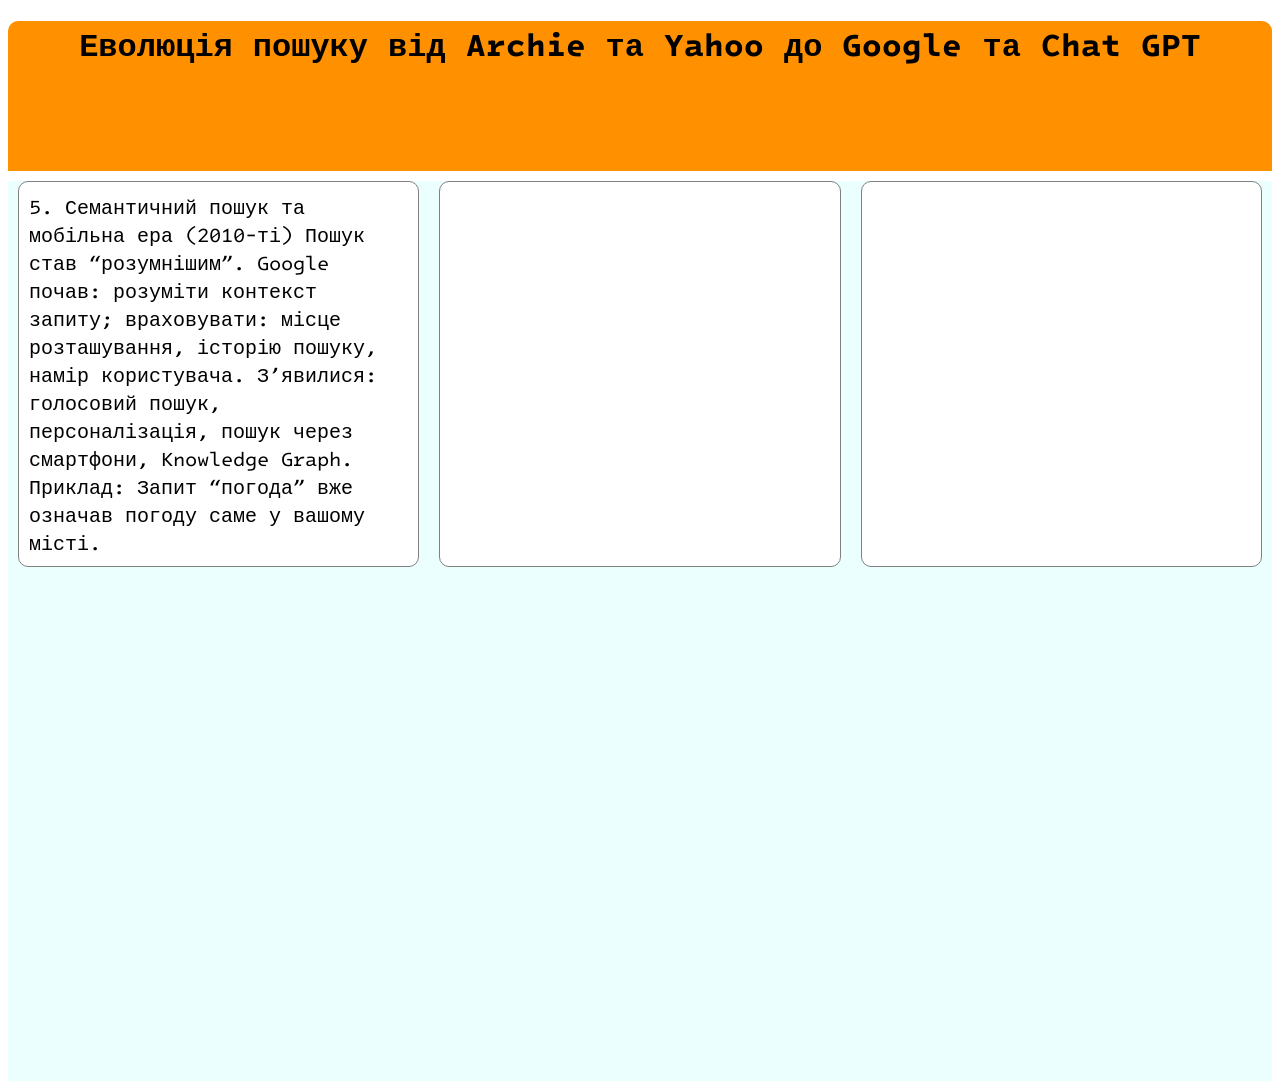
==== index.html @ 53b8eeab "first commit" ====
<!DOCTYPE html>
<html lang="en">
<head>
    <meta charset="UTF-8">
    <meta name="viewport" content="width=device-width, initial-scale=1.0">
    <title>Document</title>
    <link rel="stylesheet" href="style.css">
    <link rel="preconnect" href="https://fonts.googleapis.com">
    <link rel="preconnect" href="https://fonts.gstatic.com" crossorigin>
    <link href="https://fonts.googleapis.com/css2?family=Intel+One+Mono:ital,wght@0,300..700;1,300..700&display=swap" rel="stylesheet">
    <link rel="preconnect" href="https://fonts.googleapis.com">
<link rel="preconnect" href="https://fonts.gstatic.com" crossorigin>
<link href="https://fonts.googleapis.com/css2?family=Intel+One+Mono:ital,wght@0,300..700;1,300..700&family=Roboto+Condensed:ital,wght@0,100..900;1,100..900&display=swap" rel="stylesheet">
</head>
<body>
    <div class="sidebar">
        <h1 > Еволюція пошуку від Archie та Yahoo до Google та Chat GPT</h1>
    </div>
    <div class="mainbody">
        <div class="container">
            <div class="card">
                <span>5. Семантичний пошук та мобільна ера (2010-ті)

Пошук став “розумнішим”.

Google почав:

розуміти контекст запиту;
враховувати:
місце розташування,
історію пошуку,
намір користувача.

З’явилися:

голосовий пошук,
персоналізація,
пошук через смартфони,
Knowledge Graph.

Приклад:

Запит “погода” вже означав погоду саме у вашому місті.</span></div>
            <div class="card"></div>
            <div class="card"></div>
            <div class="content">

            </div>
        </div>
     </div>
    
</body>
</html>
---- style.css ----
body{
}
.sidebar{
    background-color: rgb(255, 145, 0);
    height: 150px;
    width: 100%;
    border-radius: 10px 10px 0 0;
    border: 1px grey ;
    

}
.sidebar h1{
    display: flex;
    justify-content: center;
    align-items: center;
    font-family: "Intel One Mono", monospace;
}
.mainbody{
    background-color: rgb(236, 255, 255);
    height: 100vh;
    width: 100%;
    
}
.container{
    gap: 20px;
    margin: 10px;
    display: grid;
    grid-template-columns: 1fr 1fr 1fr;
    border-radius: 5px;
    
}
.card{
    background-color: white;
    border: 1px solid gray;
    border-radius: 10px;
    gap: 20px;
    padding: 10px;  
}
.card span{
    font-size: 20px;
    font-family: "Intel One Mono", monospace;

}
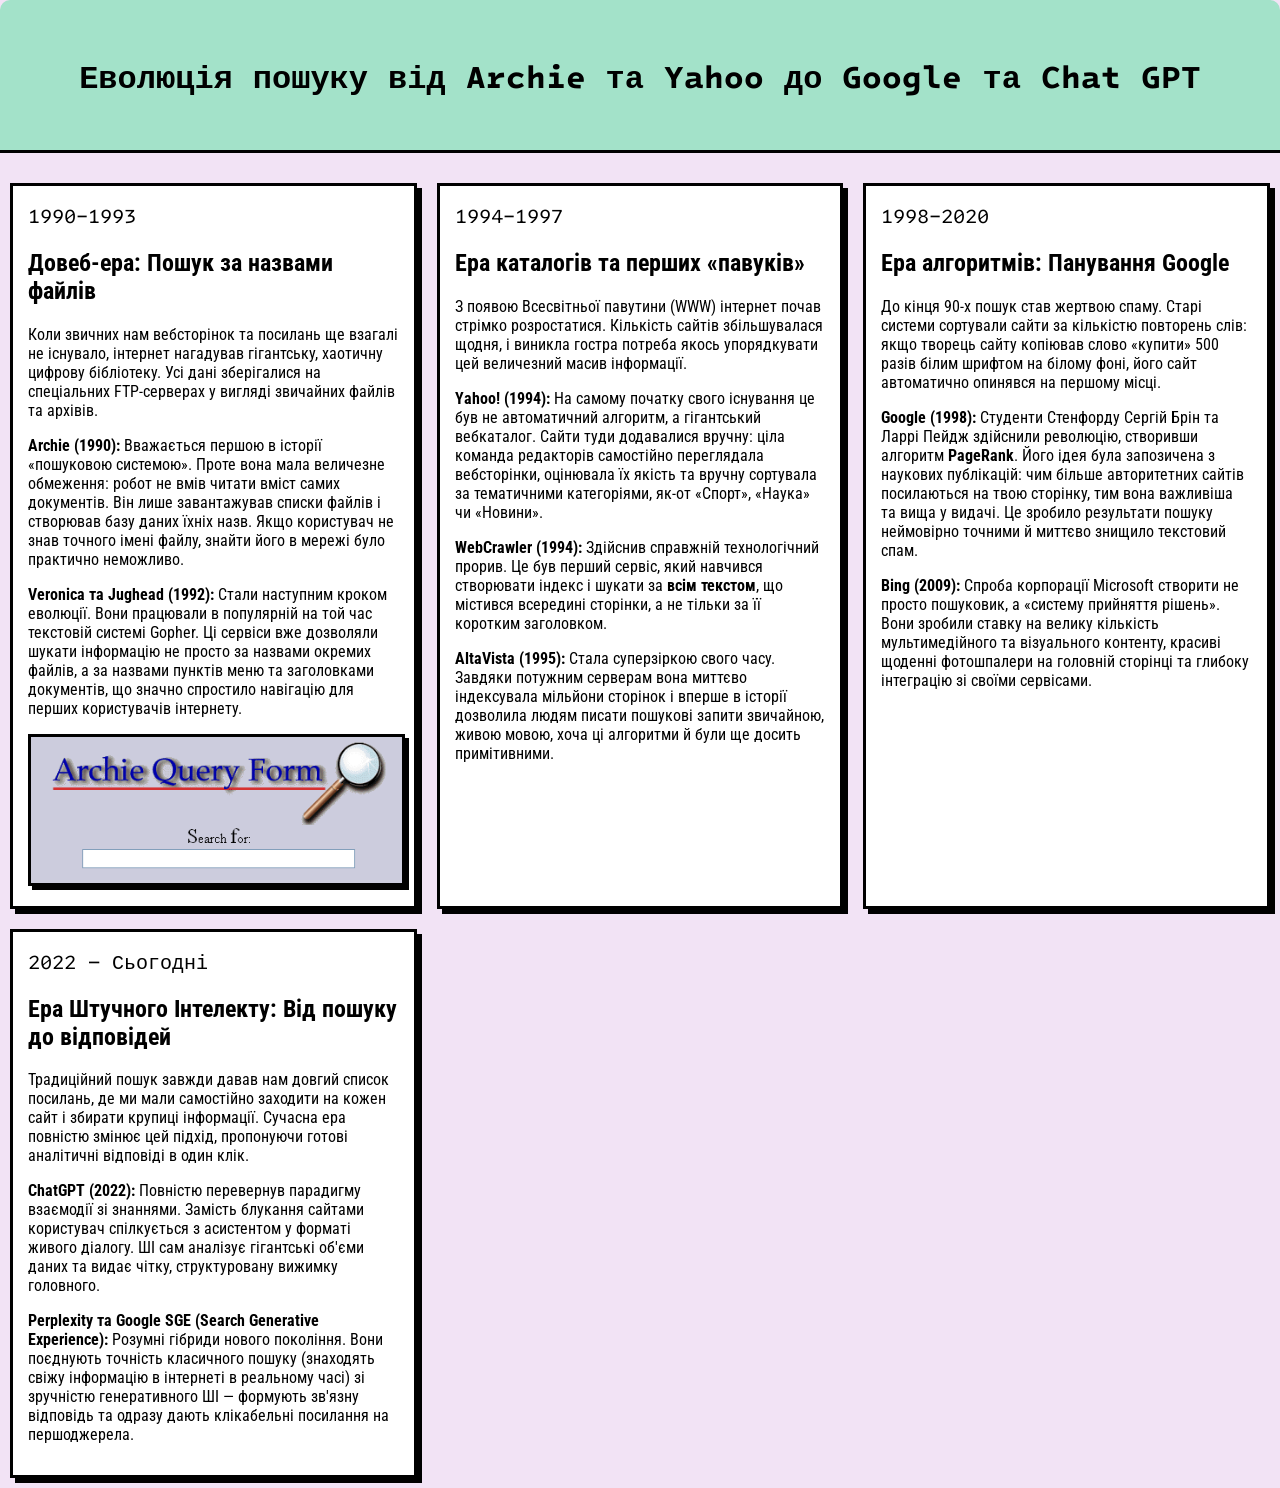
==== commit 892f16cc: "Переніс новий сайт у корінь репозиторію" ====
--- a/index.html
+++ b/index.html
@@ -14,40 +14,55 @@
 </head>
 <body>
     <div class="sidebar">
-        <h1 > Еволюція пошуку від Archie та Yahoo до Google та Chat GPT</h1>
+        <h1>Еволюція пошуку від Archie та Yahoo до Google та Chat GPT</h1>
     </div>
-    <div class="mainbody">
-        <div class="container">
-            <div class="card">
-                <span>5. Семантичний пошук та мобільна ера (2010-ті)
 
-Пошук став “розумнішим”.
+<div class="mainbody">
+    <div class="container">
+        
+        <div class="card">
+            <span class="card-date">1990–1993</span>
+            <h2>Довеб-ера: Пошук за назвами файлів</h2>
+            <p>Коли звичних нам вебсторінок та посилань ще взагалі не існувало, інтернет нагадував гігантську, хаотичну цифрову бібліотеку. Усі дані зберігалися на спеціальних FTP-серверах у вигляді звичайних файлів та архівів.</p>
+            
+            <p><strong>Archie (1990):</strong> Вважається першою в історії «пошуковою системою». Проте вона мала величезне обмеження: робот не вмів читати вміст самих документів. Він лише завантажував списки файлів і створював базу даних їхніх назв. Якщо користувач не знав точного імені файлу, знайти його в мережі було практично неможливо.</p>
+            
+            <p><strong>Veronica та Jughead (1992):</strong> Стали наступним кроком еволюції. Вони працювали в популярній на той час текстовій системі Gopher. Ці сервіси вже дозволяли шукати інформацію не просто за назвами окремих файлів, а за назвами пунктів меню та заголовками документів, що значно спростило навігацію для перших користувачів інтернету.</p>
+            <img style="margin: 15px auto 5px; display: block; height: auto; max-width: 100%;" src="archie.png" alt="Archie Query Form">
+        </div>
 
-Google почав:
+        <div class="card">
+            <span class="card-date">1994–1997</span>
+            <h2>Ера каталогів та перших «павуків»</h2>
+            <p>З появою Всесвітньої павутини (WWW) інтернет почав стрімко розростатися. Кількість сайтів збільшувалася щодня, і виникла гостра потреба якось упорядкувати цей величезний масив інформації.</p>
+            
+            <p><strong>Yahoo! (1994):</strong> На самому початку свого існування це був не автоматичний алгоритм, а гігантський вебкаталог. Сайти туди додавалися вручну: ціла команда редакторів самостійно переглядала вебсторінки, оцінювала їх якість та вручну сортувала за тематичними категоріями, як-от «Спорт», «Наука» чи «Новини».</p>
+            
+            <p><strong>WebCrawler (1994):</strong> Здійснив справжній технологічний прорив. Це був перший сервіс, який навчився створювати індекс і шукати за <strong>всім текстом</strong>, що містився всередині сторінки, а не тільки за її коротким заголовком.</p>
+            
+            <p><strong>AltaVista (1995):</strong> Стала суперзіркою свого часу. Завдяки потужним серверам вона миттєво індексувала мільйони сторінок і вперше в історії дозволила людям писати пошукові запити звичайною, живою мовою, хоча ці алгоритми й були ще досить примітивними.</p>
+            </div>
+        
+        <div class="card">
+            <span class="card-date">1998–2020</span>
+            <h2>Ера алгоритмів: Панування Google</h2>
+            <p>До кінця 90-х пошук став жертвою спаму. Старі системи сортували сайти за кількістю повторень слів: якщо творець сайту копіював слово «купити» 500 разів білим шрифтом на білому фоні, його сайт автоматично опинявся на першому місці.</p>
+            
+            <p><strong>Google (1998):</strong> Студенти Стенфорду Сергій Брін та Ларрі Пейдж здійснили революцію, створивши алгоритм <strong>PageRank</strong>. Його ідея була запозичена з наукових публікацій: чим більше авторитетних сайтів посилаються на твою сторінку, тим вона важливіша та вища у видачі. Це зробило результати пошуку неймовірно точними й миттєво знищило текстовий спам.</p>
+            
+            <p><strong>Bing (2009):</strong> Спроба корпорації Microsoft створити не просто пошуковик, а «систему прийняття рішень». Вони зробили ставку на велику кількість мультимедійного та візуального контенту, красиві щоденні фотошпалери на головній сторінці та глибоку інтеграцію зі своїми сервісами.</p>
+            </div>
 
-розуміти контекст запиту;
-враховувати:
-місце розташування,
-історію пошуку,
-намір користувача.
+        <div class="card">
+            <span class="card-date">2022 — Сьогодні</span>
+            <h2>Ера Штучного Інтелекту: Від пошуку до відповідей</h2>
+            <p>Традиційний пошук завжди давав нам довгий список посилань, де ми мали самостійно заходити на кожен сайт і збирати крупиці інформації. Сучасна ера повністю змінює цей підхід, пропонуючи готові аналітичні відповіді в один клік.</p>
+            
+            <p><strong>ChatGPT (2022):</strong> Повністю перевернув парадигму взаємодії зі знаннями. Замість блукання сайтами користувач спілкується з асистентом у форматі живого діалогу. ШІ сам аналізує гігантські об'єми даних та видає чітку, структуровану вижимку головного.</p>
+            
+            <p><strong>Perplexity та Google SGE (Search Generative Experience):</strong> Розумні гібриди нового покоління. Вони поєднують точність класичного пошуку (знаходять свіжу інформацію в інтернеті в реальному часі) зі зручністю генеративного ШІ — формують зв'язну відповідь та одразу дають клікабельні посилання на першоджерела.</p>
+            </div>
 
-З’явилися:
-
-голосовий пошук,
-персоналізація,
-пошук через смартфони,
-Knowledge Graph.
-
-Приклад:
-
-Запит “погода” вже означав погоду саме у вашому місті.</span></div>
-            <div class="card"></div>
-            <div class="card"></div>
-            <div class="content">
-
-            </div>
-        </div>
-     </div>
-    
-</body>
+    </div>
+</div>
 </html>
--- a/style.css
+++ b/style.css
@@ -1,25 +1,32 @@
 body{
+    background-color: #f2e3f5;
+    margin: 0;
+    padding: 0;
 }
 .sidebar{
-    background-color: rgb(255, 145, 0);
+    background-color: #a3e2c9;
     height: 150px;
     width: 100%;
     border-radius: 10px 10px 0 0;
-    border: 1px grey ;
+    border-bottom: 3px solid #000000;
     
 
 }
-.sidebar h1{
+.sidebar h1 {
+    margin: 0;                  
+    height: 100%;              
     display: flex;
-    justify-content: center;
-    align-items: center;
+    justify-content: center;    
+    align-items: center;        
+    text-align: center;         
     font-family: "Intel One Mono", monospace;
+    padding: 0 20px;          
 }
+
 .mainbody{
-    background-color: rgb(236, 255, 255);
-    height: 100vh;
-    width: 100%;
-    
+ background-color: transparent; 
+    min-height: calc(100vh - 150px);
+    padding-top: 20px;
 }
 .container{
     gap: 20px;
@@ -29,15 +36,25 @@
     border-radius: 5px;
     
 }
-.card{
+.card {
     background-color: white;
-    border: 1px solid gray;
-    border-radius: 10px;
-    gap: 20px;
-    padding: 10px;  
+    border: 3px solid #000000;      
+    box-shadow: 5px 5px 0px #000000;
+    border-radius: 0px;             
+    padding: 15px;  
+    font-family: "Roboto Condensed", sans-serif; 
 }
 .card span{
     font-size: 20px;
     font-family: "Intel One Mono", monospace;
 
 } 
+.card img{
+    margin: 15px auto 5px; 
+    display: block; 
+    height: auto; 
+    max-width: 100%;
+    border: 3px solid #000000;      
+    box-shadow: 4px 4px 0px #000000; 
+}
+
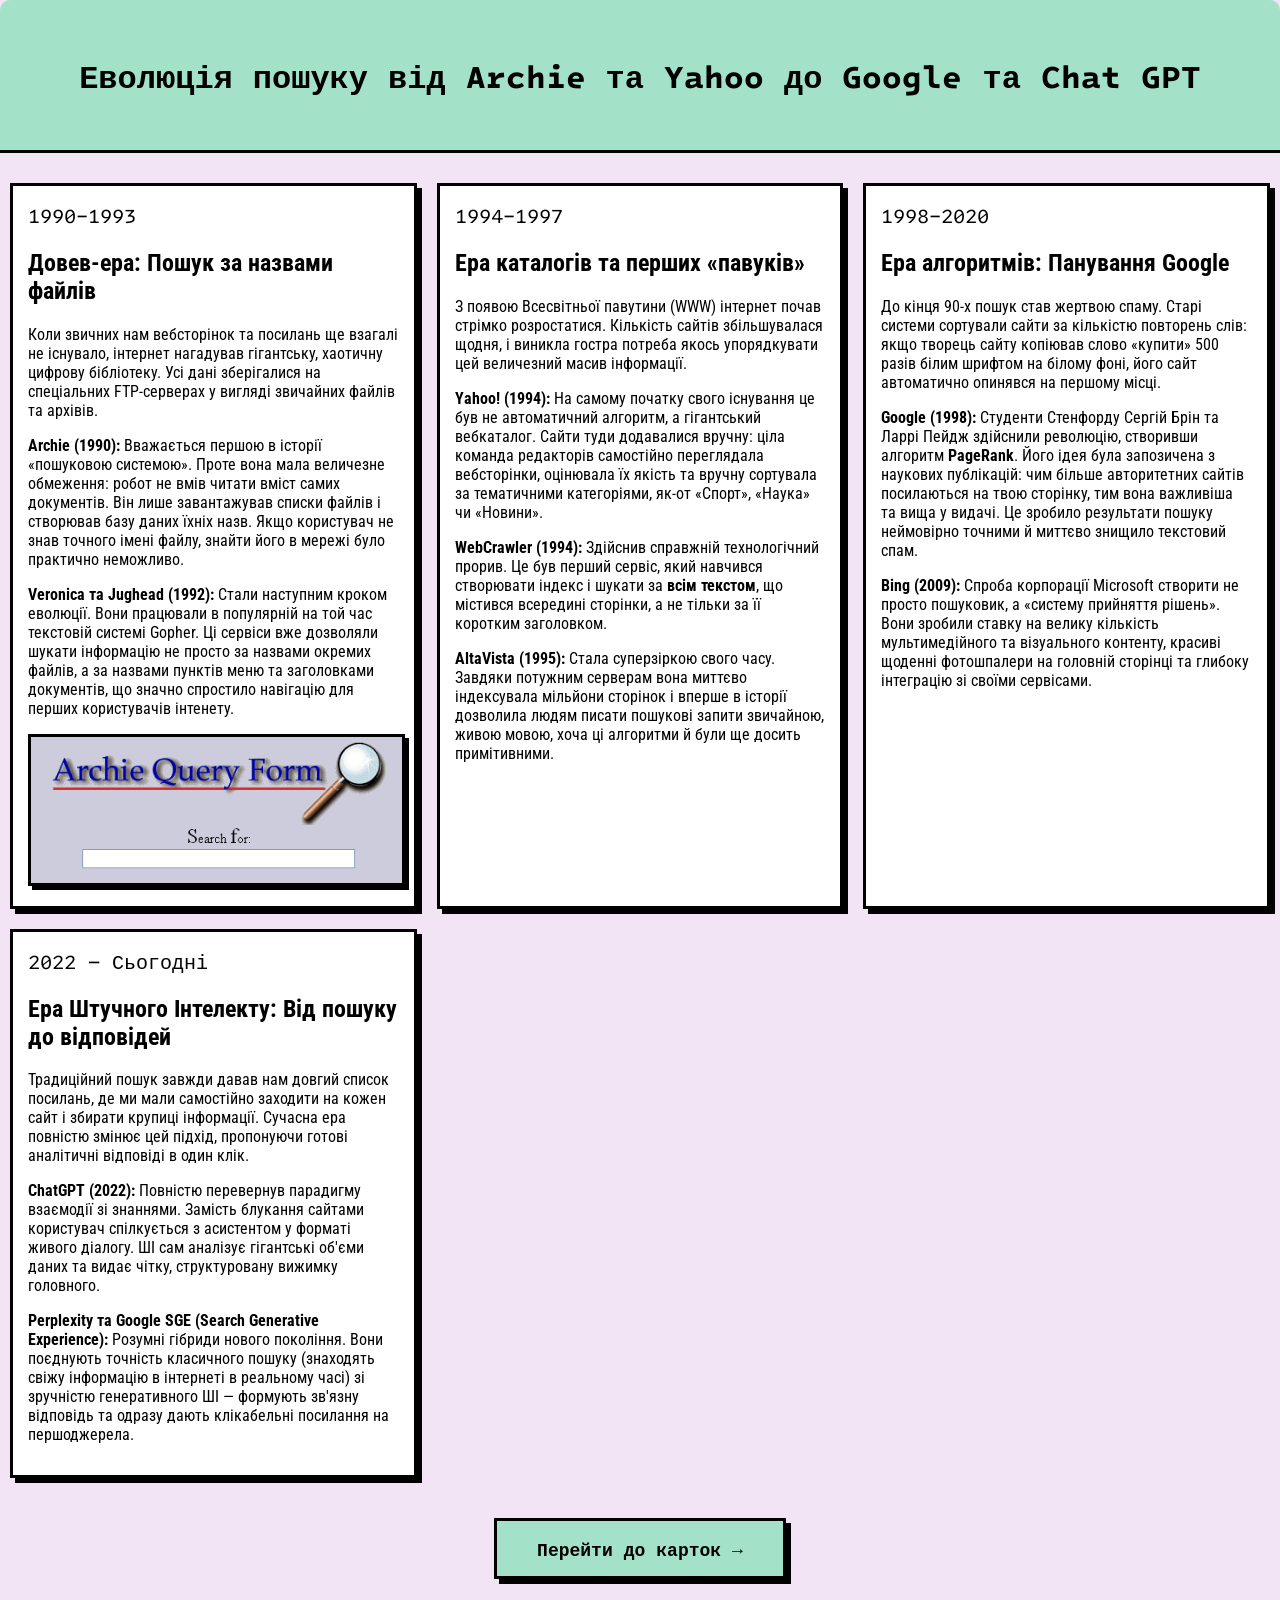
==== commit 17ab1661: "Гарно розставив кнопку по центру сітки" ====
--- a/index.html
+++ b/index.html
@@ -3,66 +3,61 @@
 <head>
     <meta charset="UTF-8">
     <meta name="viewport" content="width=device-width, initial-scale=1.0">
-    <title>Document</title>
+    <title>Еволюція пошуку</title>
     <link rel="stylesheet" href="style.css">
     <link rel="preconnect" href="https://fonts.googleapis.com">
     <link rel="preconnect" href="https://fonts.gstatic.com" crossorigin>
-    <link href="https://fonts.googleapis.com/css2?family=Intel+One+Mono:ital,wght@0,300..700;1,300..700&display=swap" rel="stylesheet">
-    <link rel="preconnect" href="https://fonts.googleapis.com">
-<link rel="preconnect" href="https://fonts.gstatic.com" crossorigin>
-<link href="https://fonts.googleapis.com/css2?family=Intel+One+Mono:ital,wght@0,300..700;1,300..700&family=Roboto+Condensed:ital,wght@0,100..900;1,100..900&display=swap" rel="stylesheet">
+    <link href="https://fonts.googleapis.com/css2?family=Intel+One+Mono:ital,wght@0,300..700;1,300..700&family=Roboto+Condensed:ital,wght@0,100..900;1,100..900&display=swap" rel="stylesheet">
 </head>
 <body>
+
     <div class="sidebar">
         <h1>Еволюція пошуку від Archie та Yahoo до Google та Chat GPT</h1>
     </div>
 
-<div class="mainbody">
-    <div class="container">
-        
-        <div class="card">
-            <span class="card-date">1990–1993</span>
-            <h2>Довеб-ера: Пошук за назвами файлів</h2>
-            <p>Коли звичних нам вебсторінок та посилань ще взагалі не існувало, інтернет нагадував гігантську, хаотичну цифрову бібліотеку. Усі дані зберігалися на спеціальних FTP-серверах у вигляді звичайних файлів та архівів.</p>
+    <div class="mainbody">
+        <div class="container">
             
-            <p><strong>Archie (1990):</strong> Вважається першою в історії «пошуковою системою». Проте вона мала величезне обмеження: робот не вмів читати вміст самих документів. Він лише завантажував списки файлів і створював базу даних їхніх назв. Якщо користувач не знав точного імені файлу, знайти його в мережі було практично неможливо.</p>
-            
-            <p><strong>Veronica та Jughead (1992):</strong> Стали наступним кроком еволюції. Вони працювали в популярній на той час текстовій системі Gopher. Ці сервіси вже дозволяли шукати інформацію не просто за назвами окремих файлів, а за назвами пунктів меню та заголовками документів, що значно спростило навігацію для перших користувачів інтернету.</p>
-            <img style="margin: 15px auto 5px; display: block; height: auto; max-width: 100%;" src="archie.png" alt="Archie Query Form">
-        </div>
-
-        <div class="card">
-            <span class="card-date">1994–1997</span>
-            <h2>Ера каталогів та перших «павуків»</h2>
-            <p>З появою Всесвітньої павутини (WWW) інтернет почав стрімко розростатися. Кількість сайтів збільшувалася щодня, і виникла гостра потреба якось упорядкувати цей величезний масив інформації.</p>
-            
-            <p><strong>Yahoo! (1994):</strong> На самому початку свого існування це був не автоматичний алгоритм, а гігантський вебкаталог. Сайти туди додавалися вручну: ціла команда редакторів самостійно переглядала вебсторінки, оцінювала їх якість та вручну сортувала за тематичними категоріями, як-от «Спорт», «Наука» чи «Новини».</p>
-            
-            <p><strong>WebCrawler (1994):</strong> Здійснив справжній технологічний прорив. Це був перший сервіс, який навчився створювати індекс і шукати за <strong>всім текстом</strong>, що містився всередині сторінки, а не тільки за її коротким заголовком.</p>
-            
-            <p><strong>AltaVista (1995):</strong> Стала суперзіркою свого часу. Завдяки потужним серверам вона миттєво індексувала мільйони сторінок і вперше в історії дозволила людям писати пошукові запити звичайною, живою мовою, хоча ці алгоритми й були ще досить примітивними.</p>
-            </div>
-        
-        <div class="card">
-            <span class="card-date">1998–2020</span>
-            <h2>Ера алгоритмів: Панування Google</h2>
-            <p>До кінця 90-х пошук став жертвою спаму. Старі системи сортували сайти за кількістю повторень слів: якщо творець сайту копіював слово «купити» 500 разів білим шрифтом на білому фоні, його сайт автоматично опинявся на першому місці.</p>
-            
-            <p><strong>Google (1998):</strong> Студенти Стенфорду Сергій Брін та Ларрі Пейдж здійснили революцію, створивши алгоритм <strong>PageRank</strong>. Його ідея була запозичена з наукових публікацій: чим більше авторитетних сайтів посилаються на твою сторінку, тим вона важливіша та вища у видачі. Це зробило результати пошуку неймовірно точними й миттєво знищило текстовий спам.</p>
-            
-            <p><strong>Bing (2009):</strong> Спроба корпорації Microsoft створити не просто пошуковик, а «систему прийняття рішень». Вони зробили ставку на велику кількість мультимедійного та візуального контенту, красиві щоденні фотошпалери на головній сторінці та глибоку інтеграцію зі своїми сервісами.</p>
+            <div class="card">
+                <span class="card-date">1990–1993</span>
+                <h2>Довев-ера: Пошук за назвами файлів</h2>
+                <p>Коли звичних нам вебсторінок та посилань ще взагалі не існувало, інтернет нагадував гігантську, хаотичну цифрову бібліотеку. Усі дані зберігалися на спеціальних FTP-серверах у вигляді звичайних файлів та архівів.</p>
+                <p><strong>Archie (1990):</strong> Вважається першою в історії «пошуковою системою». Проте вона мала величезне обмеження: робот не вмів читати вміст самих документів. Він лише завантажував списки файлів і створював базу даних їхніх назв. Якщо користувач не знав точного імені файлу, знайти його в мережі було практично неможливо.</p>
+                <p><strong>Veronica та Jughead (1992):</strong> Стали наступним кроком еволюції. Вони працювали в популярній на той час текстовій системі Gopher. Ці сервіси вже дозволяли шукати інформацію не просто за назвами окремих файлів, а за назвами пунктів меню та заголовками документів, що значно спростило навігацію для перших користувачів інтенету.</p>
+                <img src="archie.png" alt="Archie Query Form">
             </div>
 
-        <div class="card">
-            <span class="card-date">2022 — Сьогодні</span>
-            <h2>Ера Штучного Інтелекту: Від пошуку до відповідей</h2>
-            <p>Традиційний пошук завжди давав нам довгий список посилань, де ми мали самостійно заходити на кожен сайт і збирати крупиці інформації. Сучасна ера повністю змінює цей підхід, пропонуючи готові аналітичні відповіді в один клік.</p>
+            <div class="card">
+                <span class="card-date">1994–1997</span>
+                <h2>Ера каталогів та перших «павуків»</h2>
+                <p>З появою Всесвітньої павутини (WWW) інтернет почав стрімко розростатися. Кількість сайтів збільшувалася щодня, і виникла гостра потреба якось упорядкувати цей величезний масив інформації.</p>
+                <p><strong>Yahoo! (1994):</strong> На самому початку свого існування це був не автоматичний алгоритм, а гігантський вебкаталог. Сайти туди додавалися вручну: ціла команда редакторів самостійно переглядала вебсторінки, оцінювала їх якість та вручну сортувала за тематичними категоріями, як-от «Спорт», «Наука» чи «Новини».</p>
+                <p><strong>WebCrawler (1994):</strong> Здійснив справжній технологічний прорив. Це був перший сервіс, який навчився створювати індекс і шукати за <strong>всім текстом</strong>, що містився всередині сторінки, а не тільки за її коротким заголовком.</p>
+                <p><strong>AltaVista (1995):</strong> Стала суперзіркою свого часу. Завдяки потужним серверам вона миттєво індексувала мільйони сторінок і вперше в історії дозволила людям писати пошукові запити звичайною, живою мовою, хоча ці алгоритми й були ще досить примітивними.</p>
+            </div>
             
-            <p><strong>ChatGPT (2022):</strong> Повністю перевернув парадигму взаємодії зі знаннями. Замість блукання сайтами користувач спілкується з асистентом у форматі живого діалогу. ШІ сам аналізує гігантські об'єми даних та видає чітку, структуровану вижимку головного.</p>
-            
-            <p><strong>Perplexity та Google SGE (Search Generative Experience):</strong> Розумні гібриди нового покоління. Вони поєднують точність класичного пошуку (знаходять свіжу інформацію в інтернеті в реальному часі) зі зручністю генеративного ШІ — формують зв'язну відповідь та одразу дають клікабельні посилання на першоджерела.</p>
+            <div class="card">
+                <span class="card-date">1998–2020</span>
+                <h2>Ера алгоритмів: Панування Google</h2>
+                <p>До кінця 90-х пошук став жертвою спаму. Старі системи сортували сайти за кількістю повторень слів: якщо творець сайту копіював слово «купити» 500 разів білим шрифтом на білому фоні, його сайт автоматично опинявся на першому місці.</p>
+                <p><strong>Google (1998):</strong> Студенти Стенфорду Сергій Брін та Ларрі Пейдж здійснили революцію, створивши алгоритм <strong>PageRank</strong>. Його ідея була запозичена з наукових публікацій: чим більше авторитетних сайтів посилаються на твою сторінку, тим вона важливіша та вища у видачі. Це зробило результати пошуку неймовірно точними й миттєво знищило текстовий спам.</p>
+                <p><strong>Bing (2009):</strong> Спроба корпорації Microsoft створити не просто пошуковик, а «систему прийняття рішень». Вони зробили ставку на велику кількість мультимедійного та візуального контенту, красиві щоденні фотошпалери на головній сторінці та глибоку інтеграцію зі своїми сервісами.</p>
             </div>
 
+            <div class="card">
+                <span class="card-date">2022 — Сьогодні</span>
+                <h2>Ера Штучного Інтелекту: Від пошуку до відповідей</h2>
+                <p>Традиційний пошук завжди давав нам довгий список посилань, де ми мали самостійно заходити на кожен сайт і збирати крупиці інформації. Сучасна ера повністю змінює цей підхід, пропонуючи готові аналітичні відповіді в один клік.</p>
+                <p><strong>ChatGPT (2022):</strong> Повністю перевернув парадигму взаємодії зі знаннями. Замість блукання сайтами користувач спілкується з асистентом у форматі живого діалогу. ШІ сам аналізує гігантські об'єми даних та видає чітку, структуровану вижимку головного.</p>
+                <p><strong>Perplexity та Google SGE (Search Generative Experience):</strong> Розумні гібриди нового покоління. Вони поєднують точність класичного пошуку (знаходять свіжу інформацію в інтернеті в реальному часі) зі зручністю генеративного ШІ — формують зв'язну відповідь та одразу дають клікабельні посилання на першоджерела.</p>
+            </div>
+
+            <div class="button-wrapper">
+                <a href="index2.html" class="nav-button">Перейти до карток →</a>
+            </div>
+
+        </div>
     </div>
-</div>
+
+</body>
 </html>
--- a/style.css
+++ b/style.css
@@ -1,17 +1,17 @@
-body{
+body {
     background-color: #f2e3f5;
     margin: 0;
     padding: 0;
 }
-.sidebar{
+
+.sidebar {
     background-color: #a3e2c9;
     height: 150px;
     width: 100%;
     border-radius: 10px 10px 0 0;
     border-bottom: 3px solid #000000;
-    
+}
 
-}
 .sidebar h1 {
     margin: 0;                  
     height: 100%;              
@@ -23,19 +23,20 @@
     padding: 0 20px;          
 }
 
-.mainbody{
- background-color: transparent; 
+.mainbody {
+    background-color: transparent; 
     min-height: calc(100vh - 150px);
     padding-top: 20px;
 }
-.container{
+
+.container {
     gap: 20px;
     margin: 10px;
     display: grid;
     grid-template-columns: 1fr 1fr 1fr;
     border-radius: 5px;
-    
 }
+
 .card {
     background-color: white;
     border: 3px solid #000000;      
@@ -44,12 +45,13 @@
     padding: 15px;  
     font-family: "Roboto Condensed", sans-serif; 
 }
-.card span{
+
+.card span {
     font-size: 20px;
     font-family: "Intel One Mono", monospace;
+} 
 
-} 
-.card img{
+.card img {
     margin: 15px auto 5px; 
     display: block; 
     height: auto; 
@@ -58,3 +60,36 @@
     box-shadow: 4px 4px 0px #000000; 
 }
 
+/* Налаштування блоку кнопки: розтягуємо на всі 3 стовпці гріда */
+.button-wrapper {
+    grid-column: 1 / -1; 
+    display: flex;
+    justify-content: center;
+    align-items: center;
+    padding: 20px 0;
+}
+
+/* Стиль самої кнопки під загальний дизайн */
+.nav-button {
+    display: inline-block;
+    padding: 15px 40px;
+    background-color: #a3e2c9; 
+    color: #000000; 
+    text-decoration: none; 
+    font-weight: bold;
+    font-size: 18px;
+    font-family: "Intel One Mono", monospace;
+    border: 3px solid #000000; 
+    box-shadow: 5px 5px 0px #000000;
+    border-radius: 0px; 
+    cursor: pointer;
+    transition: all 0.1s ease; 
+}
+
+/* Ефект при наведенні мишкою */
+.nav-button:hover {
+    background-color: #222222; 
+    color: #ffffff; 
+    box-shadow: 2px 2px 0px #000000;
+    transform: translate(3px, 3px); /* Ефект легкого натискання кнопки вниз */
+}
